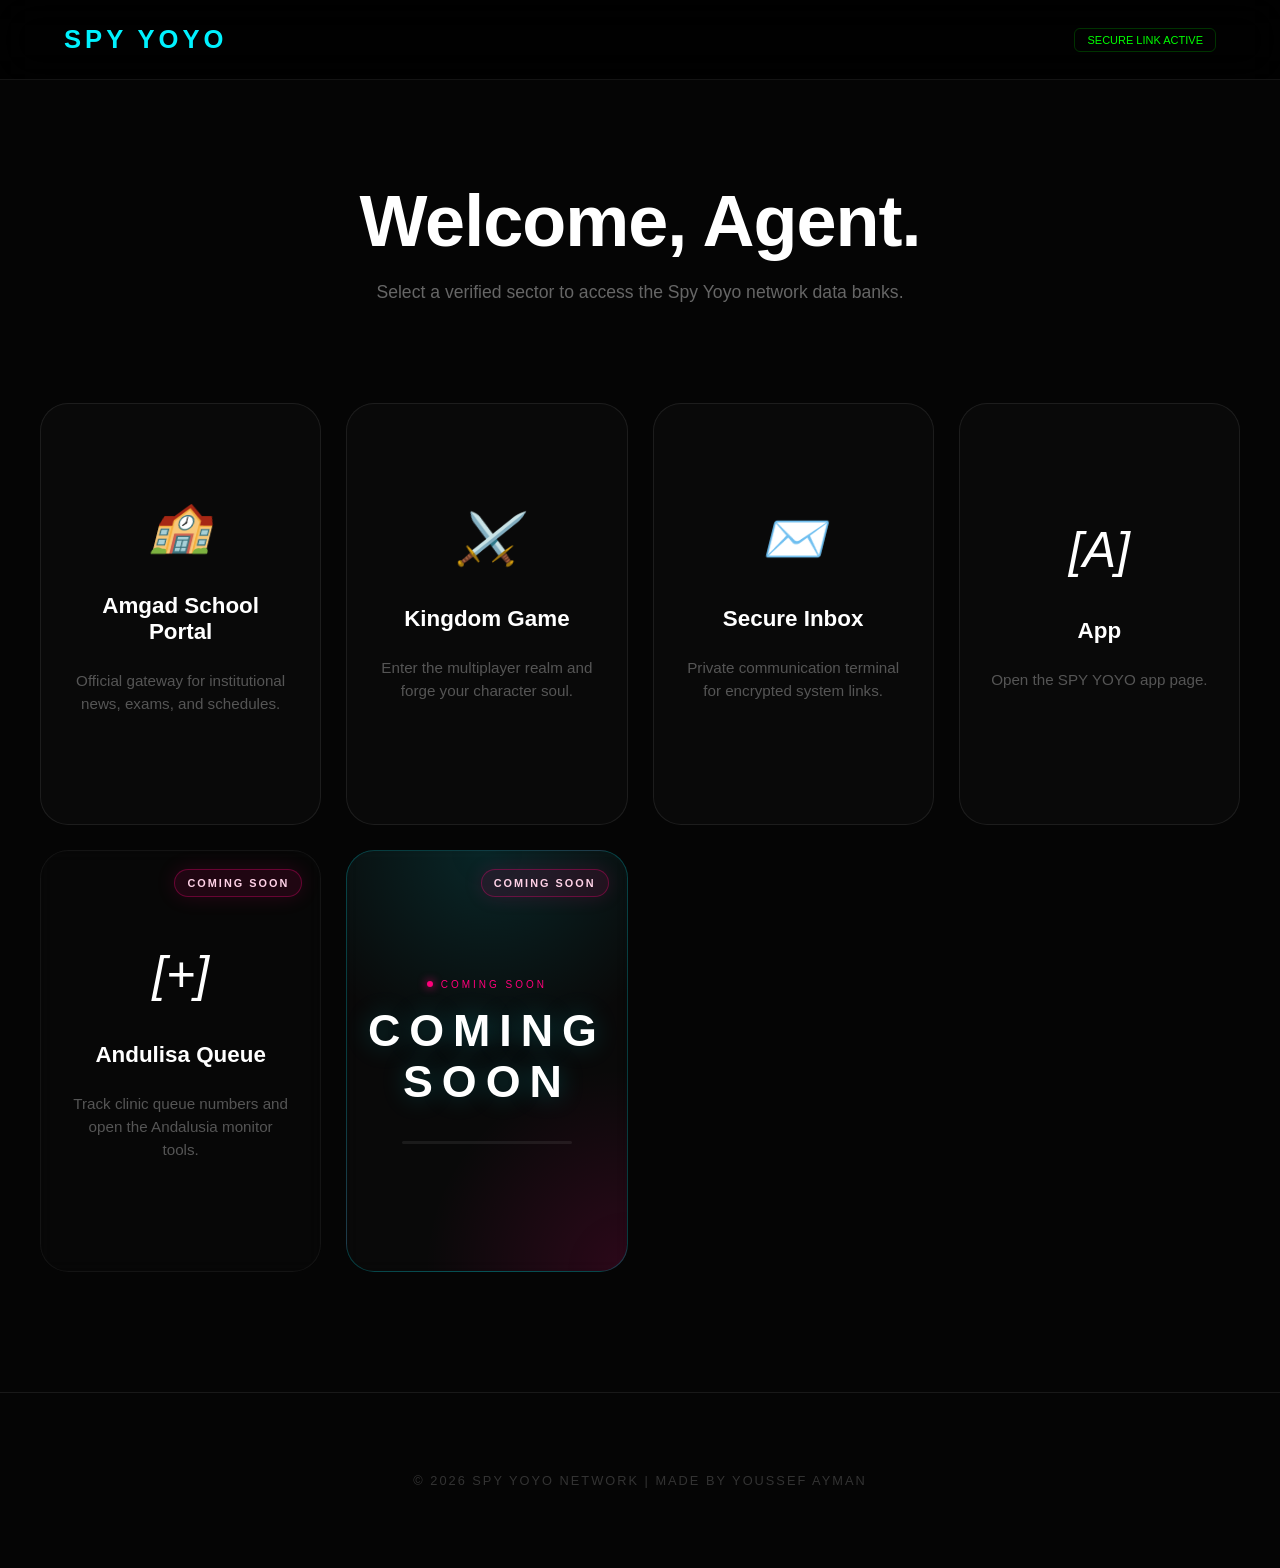
==== index.html @ 3094a2fb "Add files via upload" ====
<!DOCTYPE html>
<html lang="en">
<head>
    <meta charset="UTF-8">
    <meta name="viewport" content="width=device-width, initial-scale=1.0">
    <title>SPY YOYO | CENTRAL HUB</title>
    <style>
        :root {
            --neon: #00f2ff;
            --pink: #ff007b;
            --dark: #050505;
            --glass: rgba(255, 255, 255, 0.02);
            --border: rgba(255, 255, 255, 0.08);
        }

        body {
            background-color: var(--dark);
            background-image: 
                radial-gradient(circle at 10% 20%, rgba(0, 242, 255, 0.03) 0%, transparent 40%),
                radial-gradient(circle at 90% 80%, rgba(255, 0, 123, 0.03) 0%, transparent 40%),
                #050505;
            color: white;
            font-family: 'Inter', -apple-system, sans-serif;
            margin: 0;
            padding: 0;
            min-height: 100vh;
            overflow-x: hidden;
        }

        /* Navigation */
        nav {
            position: fixed;
            top: 0;
            width: 100%;
            height: 80px;
            background: rgba(0, 0, 0, 0.8);
            backdrop-filter: blur(20px);
            border-bottom: 1px solid var(--border);
            display: flex;
            align-items: center;
            justify-content: space-between;
            padding: 0 5%;
            z-index: 1000;
            box-sizing: border-box;
        }

        .logo {
            font-size: 1.6rem;
            font-weight: 900;
            color: var(--neon);
            letter-spacing: 4px;
            text-transform: uppercase;
        }

        /* Hero */
        .hero {
            padding: 180px 20px 80px;
            text-align: center;
        }

        .hero h1 {
            font-size: clamp(2.5rem, 8vw, 4.5rem);
            margin: 0;
            font-weight: 800;
            letter-spacing: -1px;
        }

        .hero p {
            color: #666;
            font-size: 1.1rem;
            max-width: 600px;
            margin: 20px auto;
        }

        /* Grid */
        .grid {
            max-width: 1200px;
            margin: 0 auto 120px;
            display: grid;
            grid-template-columns: repeat(auto-fit, minmax(280px, 1fr));
            gap: 25px;
            padding: 0 20px;
        }

        .card {
            background: var(--glass);
            border: 1px solid var(--border);
            border-radius: 28px;
            padding: 60px 30px;
            position: relative;
            overflow: hidden;
            text-align: center;
            text-decoration: none;
            color: white;
            transition: all 0.5s cubic-bezier(0.2, 1, 0.3, 1);
            display: flex;
            flex-direction: column;
            align-items: center;
            justify-content: center;
            min-height: 300px;
        }

        .card:not(.locked):hover {
            transform: translateY(-10px);
            border-color: var(--neon);
            background: rgba(0, 242, 255, 0.04);
            box-shadow: 0 25px 50px rgba(0,0,0,0.4);
        }

        .card i { font-size: 50px; margin-bottom: 20px; }
        .card h2 { font-size: 1.4rem; margin-bottom: 10px; }
        .card p { font-size: 0.95rem; color: #555; line-height: 1.5; }

        /* --- PROFESSIONAL COMING SOON ONLY --- */
        .locked {
            background: rgba(255, 255, 255, 0.01);
            border: 1px solid rgba(255, 255, 255, 0.05);
            cursor: not-allowed;
            backdrop-filter: blur(8px);
            pointer-events: none;
        }

        .corner-badge {
            position: absolute;
            top: 18px;
            right: 18px;
            padding: 7px 12px;
            border-radius: 999px;
            border: 1px solid rgba(255, 0, 123, 0.32);
            background: rgba(255, 0, 123, 0.1);
            color: #ffd2e7;
            font-size: 0.68rem;
            font-weight: 800;
            letter-spacing: 2px;
            text-transform: uppercase;
            box-shadow: 0 0 20px rgba(255, 0, 123, 0.14);
        }

        .coming-only {
            border-color: rgba(0, 242, 255, 0.22);
            background:
                radial-gradient(circle at top, rgba(0, 242, 255, 0.12), transparent 45%),
                radial-gradient(circle at bottom right, rgba(255, 0, 123, 0.14), transparent 40%),
                rgba(255, 255, 255, 0.02);
        }

        .coming-only .cs-title {
            font-size: clamp(2rem, 5vw, 2.8rem);
            letter-spacing: 0.2em;
            text-transform: uppercase;
            text-shadow: 0 0 25px rgba(0, 242, 255, 0.25);
        }

        .coming-only .loading-line {
            width: 170px;
            height: 3px;
            margin-top: 24px;
            background: rgba(255, 255, 255, 0.07);
        }

        .status-tag {
            font-size: 10px;
            text-transform: uppercase;
            letter-spacing: 3px;
            color: var(--pink);
            display: flex;
            align-items: center;
            gap: 8px;
            margin-bottom: 15px;
        }

        .pulse-dot {
            width: 6px;
            height: 6px;
            background: var(--pink);
            border-radius: 50%;
            box-shadow: 0 0 10px var(--pink);
            animation: pulse 2s infinite;
        }

        @keyframes pulse {
            0% { opacity: 1; } 50% { opacity: 0.3; } 100% { opacity: 1; }
        }

        .cs-title {
            font-size: 1.8rem;
            font-weight: 800;
            letter-spacing: -0.5px;
            color: #fff;
            margin: 0;
        }

        .loading-line {
            width: 140px;
            height: 2px;
            background: rgba(255, 255, 255, 0.05);
            margin-top: 30px;
            position: relative;
            overflow: hidden;
            border-radius: 2px;
        }

        .loading-line::after {
            content: "";
            position: absolute;
            left: -100%;
            width: 100%;
            height: 100%;
            background: linear-gradient(90deg, transparent, var(--pink), transparent);
            animation: slide 3s infinite linear;
        }

        @keyframes slide {
            0% { left: -100%; } 100% { left: 100%; }
        }

        footer {
            padding: 80px 20px;
            text-align: center;
            border-top: 1px solid var(--border);
            color: #333;
            font-size: 0.8rem;
            letter-spacing: 2px;
            text-transform: uppercase;
        }
    </style>
</head>
<body>

    <nav>
        <div class="logo">SPY YOYO</div>
        <div style="font-size: 11px; color: #0f0; border: 1px solid rgba(0,255,0,0.2); padding: 5px 12px; border-radius: 6px;">
            SECURE LINK ACTIVE
        </div>
    </nav>

    <div class="hero">
        <h1>Welcome, Agent.</h1>
        <p>Select a verified sector to access the Spy Yoyo network data banks.</p>
    </div>

    <div class="grid">
        <a href="/school" class="card">
            <i>🏫</i>
            <h2>Amgad School Portal</h2>
            <p>Official gateway for institutional news, exams, and schedules.</p>
        </a>

        <a href="/kingdom" class="card">
            <i>⚔️</i>
            <h2>Kingdom Game</h2>
            <p>Enter the multiplayer realm and forge your character soul.</p>
        </a>

        <a href="/emails" class="card">
            <i>✉️</i>
            <h2>Secure Inbox</h2>
            <p>Private communication terminal for encrypted system links.</p>
        </a>

        <a href="https://app.spyyoyo.xyz" class="card">
            <i>[A]</i>
            <h2>App</h2>
            <p>Open the SPY YOYO app page.</p>
        </a>

        <a href="#" class="card locked" aria-disabled="true" tabindex="-1">
            <span class="corner-badge">Coming Soon</span>
            <i>[+]</i>
            <h2>Andulisa Queue</h2>
            <p>Track clinic queue numbers and open the Andalusia monitor tools.</p>
        </a>

        <div class="card locked coming-only" aria-hidden="true">
            <span class="corner-badge">Coming Soon</span>
            <div class="status-tag">
                <span class="pulse-dot"></span>
                Coming Soon
            </div>
            <h2 class="cs-title">Coming Soon</h2>
            <div class="loading-line"></div>
        </div>
    </div>

    <footer>
        &copy; 2026 SPY YOYO NETWORK | MADE BY YOUSSEF AYMAN
    </footer>

</body>
</html>
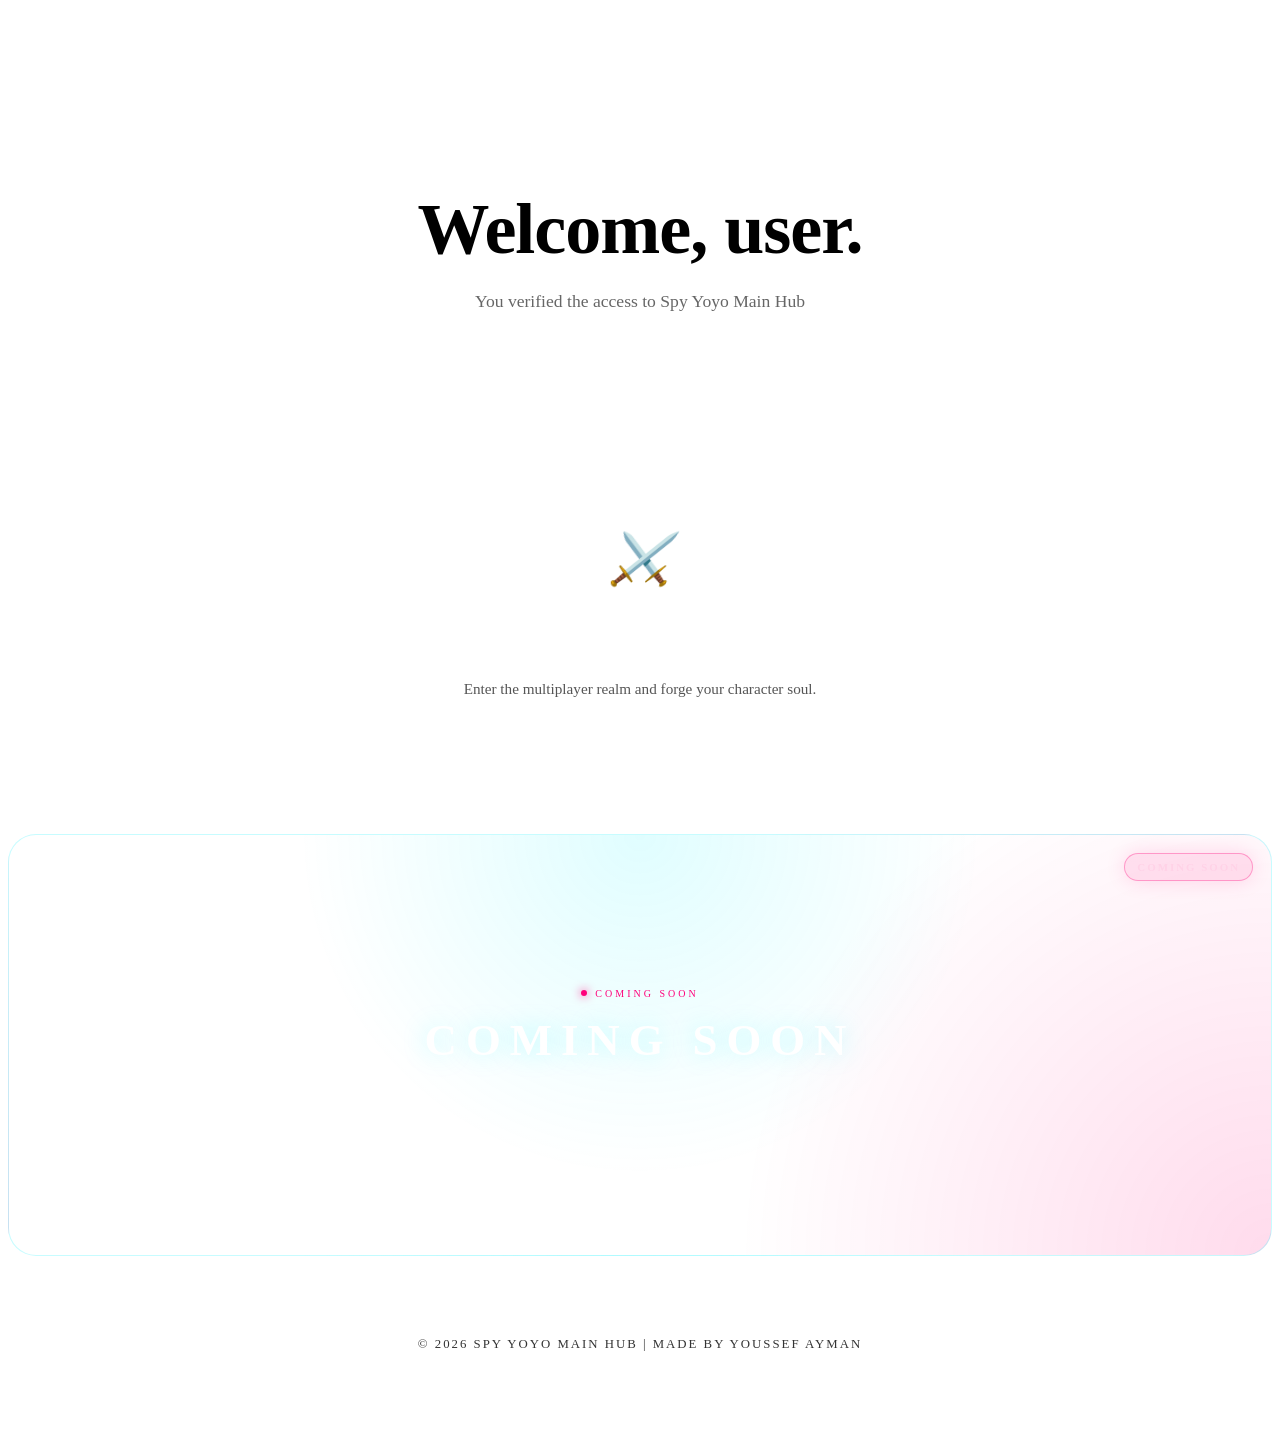
==== commit bccacfb2: "Update index.html" ====
--- a/index.html
+++ b/index.html
@@ -3,7 +3,7 @@
 <head>
     <meta charset="UTF-8">
     <meta name="viewport" content="width=device-width, initial-scale=1.0">
-    <title>SPY YOYO | CENTRAL HUB</title>
+    <title>SPY YOYO | Main Hub</title>
     <style>
         :root {
             --neon: #00f2ff;
@@ -12,7 +12,7 @@
             --glass: rgba(255, 255, 255, 0.02);
             --border: rgba(255, 255, 255, 0.08);
         }
-
+<link rel="icon" type="image/x-icon" href="favicon.ico">
         body {
             background-color: var(--dark);
             background-image: 
@@ -82,18 +82,18 @@
             padding: 0 20px;
         }
 
-        .card {
-            background: var(--glass);
-            border: 1px solid var(--border);
-            border-radius: 28px;
-            padding: 60px 30px;
-            position: relative;
-            overflow: hidden;
-            text-align: center;
-            text-decoration: none;
-            color: white;
-            transition: all 0.5s cubic-bezier(0.2, 1, 0.3, 1);
-            display: flex;
+        .card {
+            background: var(--glass);
+            border: 1px solid var(--border);
+            border-radius: 28px;
+            padding: 60px 30px;
+            position: relative;
+            overflow: hidden;
+            text-align: center;
+            text-decoration: none;
+            color: white;
+            transition: all 0.5s cubic-bezier(0.2, 1, 0.3, 1);
+            display: flex;
             flex-direction: column;
             align-items: center;
             justify-content: center;
@@ -112,51 +112,51 @@
         .card p { font-size: 0.95rem; color: #555; line-height: 1.5; }
 
         /* --- PROFESSIONAL COMING SOON ONLY --- */
-        .locked {
-            background: rgba(255, 255, 255, 0.01);
-            border: 1px solid rgba(255, 255, 255, 0.05);
-            cursor: not-allowed;
-            backdrop-filter: blur(8px);
-            pointer-events: none;
-        }
-
-        .corner-badge {
-            position: absolute;
-            top: 18px;
-            right: 18px;
-            padding: 7px 12px;
-            border-radius: 999px;
-            border: 1px solid rgba(255, 0, 123, 0.32);
-            background: rgba(255, 0, 123, 0.1);
-            color: #ffd2e7;
-            font-size: 0.68rem;
-            font-weight: 800;
-            letter-spacing: 2px;
-            text-transform: uppercase;
-            box-shadow: 0 0 20px rgba(255, 0, 123, 0.14);
-        }
-
-        .coming-only {
-            border-color: rgba(0, 242, 255, 0.22);
-            background:
-                radial-gradient(circle at top, rgba(0, 242, 255, 0.12), transparent 45%),
-                radial-gradient(circle at bottom right, rgba(255, 0, 123, 0.14), transparent 40%),
-                rgba(255, 255, 255, 0.02);
-        }
-
-        .coming-only .cs-title {
-            font-size: clamp(2rem, 5vw, 2.8rem);
-            letter-spacing: 0.2em;
-            text-transform: uppercase;
-            text-shadow: 0 0 25px rgba(0, 242, 255, 0.25);
-        }
-
-        .coming-only .loading-line {
-            width: 170px;
-            height: 3px;
-            margin-top: 24px;
-            background: rgba(255, 255, 255, 0.07);
-        }
+        .locked {
+            background: rgba(255, 255, 255, 0.01);
+            border: 1px solid rgba(255, 255, 255, 0.05);
+            cursor: not-allowed;
+            backdrop-filter: blur(8px);
+            pointer-events: none;
+        }
+
+        .corner-badge {
+            position: absolute;
+            top: 18px;
+            right: 18px;
+            padding: 7px 12px;
+            border-radius: 999px;
+            border: 1px solid rgba(255, 0, 123, 0.32);
+            background: rgba(255, 0, 123, 0.1);
+            color: #ffd2e7;
+            font-size: 0.68rem;
+            font-weight: 800;
+            letter-spacing: 2px;
+            text-transform: uppercase;
+            box-shadow: 0 0 20px rgba(255, 0, 123, 0.14);
+        }
+
+        .coming-only {
+            border-color: rgba(0, 242, 255, 0.22);
+            background:
+                radial-gradient(circle at top, rgba(0, 242, 255, 0.12), transparent 45%),
+                radial-gradient(circle at bottom right, rgba(255, 0, 123, 0.14), transparent 40%),
+                rgba(255, 255, 255, 0.02);
+        }
+
+        .coming-only .cs-title {
+            font-size: clamp(2rem, 5vw, 2.8rem);
+            letter-spacing: 0.2em;
+            text-transform: uppercase;
+            text-shadow: 0 0 25px rgba(0, 242, 255, 0.25);
+        }
+
+        .coming-only .loading-line {
+            width: 170px;
+            height: 3px;
+            margin-top: 24px;
+            background: rgba(255, 255, 255, 0.07);
+        }
 
         .status-tag {
             font-size: 10px;
@@ -227,63 +227,33 @@
 </head>
 <body>
 
-    <nav>
-        <div class="logo">SPY YOYO</div>
-        <div style="font-size: 11px; color: #0f0; border: 1px solid rgba(0,255,0,0.2); padding: 5px 12px; border-radius: 6px;">
-            SECURE LINK ACTIVE
-        </div>
-    </nav>
 
     <div class="hero">
-        <h1>Welcome, Agent.</h1>
-        <p>Select a verified sector to access the Spy Yoyo network data banks.</p>
+        <h1>Welcome, user.</h1>
+        <p>You verified the access to Spy Yoyo Main Hub</p>
     </div>
 
-    <div class="grid">
-        <a href="/school" class="card">
-            <i>🏫</i>
-            <h2>Amgad School Portal</h2>
-            <p>Official gateway for institutional news, exams, and schedules.</p>
-        </a>
+  
 
         <a href="/kingdom" class="card">
             <i>⚔️</i>
             <h2>Kingdom Game</h2>
             <p>Enter the multiplayer realm and forge your character soul.</p>
-        </a>
-
-        <a href="/emails" class="card">
-            <i>✉️</i>
-            <h2>Secure Inbox</h2>
-            <p>Private communication terminal for encrypted system links.</p>
-        </a>
-
-        <a href="https://app.spyyoyo.xyz" class="card">
-            <i>[A]</i>
-            <h2>App</h2>
-            <p>Open the SPY YOYO app page.</p>
-        </a>
-
-        <a href="#" class="card locked" aria-disabled="true" tabindex="-1">
-            <span class="corner-badge">Coming Soon</span>
-            <i>[+]</i>
-            <h2>Andulisa Queue</h2>
-            <p>Track clinic queue numbers and open the Andalusia monitor tools.</p>
-        </a>
-
-        <div class="card locked coming-only" aria-hidden="true">
-            <span class="corner-badge">Coming Soon</span>
-            <div class="status-tag">
-                <span class="pulse-dot"></span>
-                Coming Soon
-            </div>
-            <h2 class="cs-title">Coming Soon</h2>
-            <div class="loading-line"></div>
-        </div>
-    </div>
+        </a>   
+
+        <div class="card locked coming-only" aria-hidden="true">
+            <span class="corner-badge">Coming Soon</span>
+            <div class="status-tag">
+                <span class="pulse-dot"></span>
+                Coming Soon
+            </div>
+            <h2 class="cs-title">Coming Soon</h2>
+            <div class="loading-line"></div>
+        </div>
+    </div>
 
     <footer>
-        &copy; 2026 SPY YOYO NETWORK | MADE BY YOUSSEF AYMAN
+        &copy; 2026 SPY YOYO Main Hub | MADE BY YOUSSEF AYMAN
     </footer>
 
 </body>
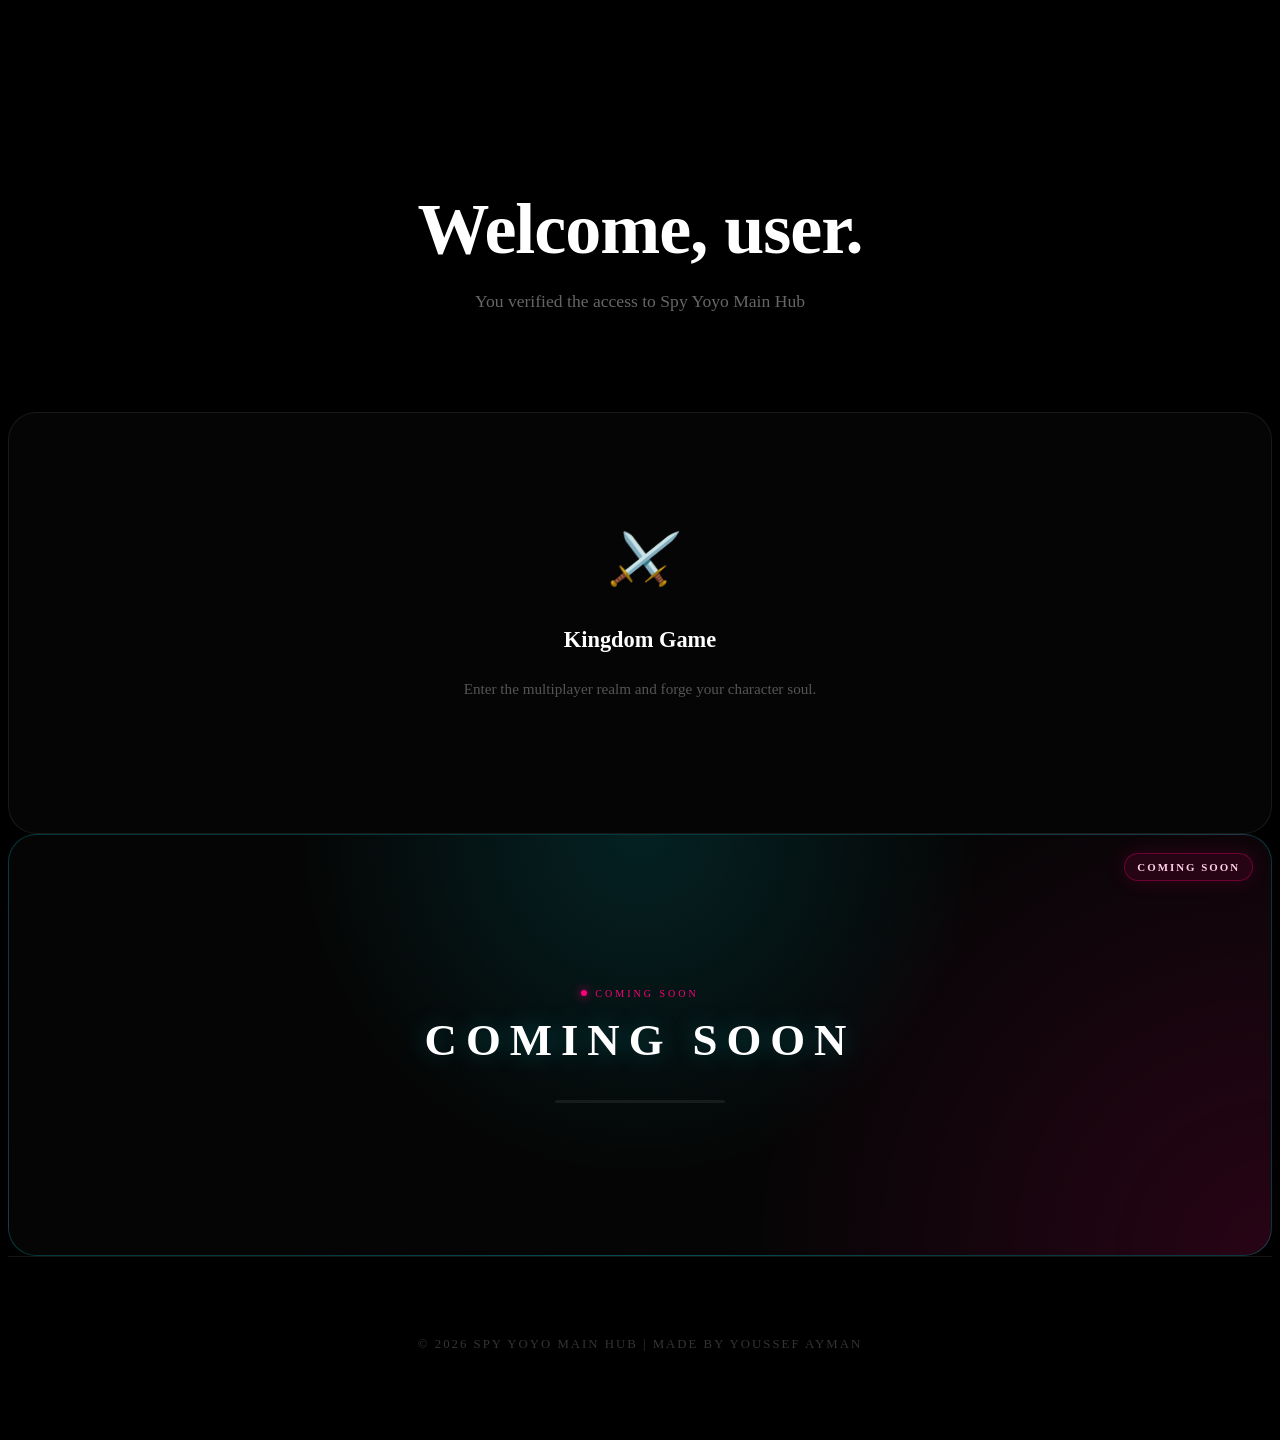
==== commit afbce589: "Update index.html" ====
--- a/index.html
+++ b/index.html
@@ -1,6 +1,12 @@
 <!DOCTYPE html>
 <html lang="en">
 <head>
+      <style>
+    body {
+      background-color: black;
+      color: white; /* Optional: Makes text readable on black */
+    }
+  </style>
     <meta charset="UTF-8">
     <meta name="viewport" content="width=device-width, initial-scale=1.0">
     <title>SPY YOYO | Main Hub</title>
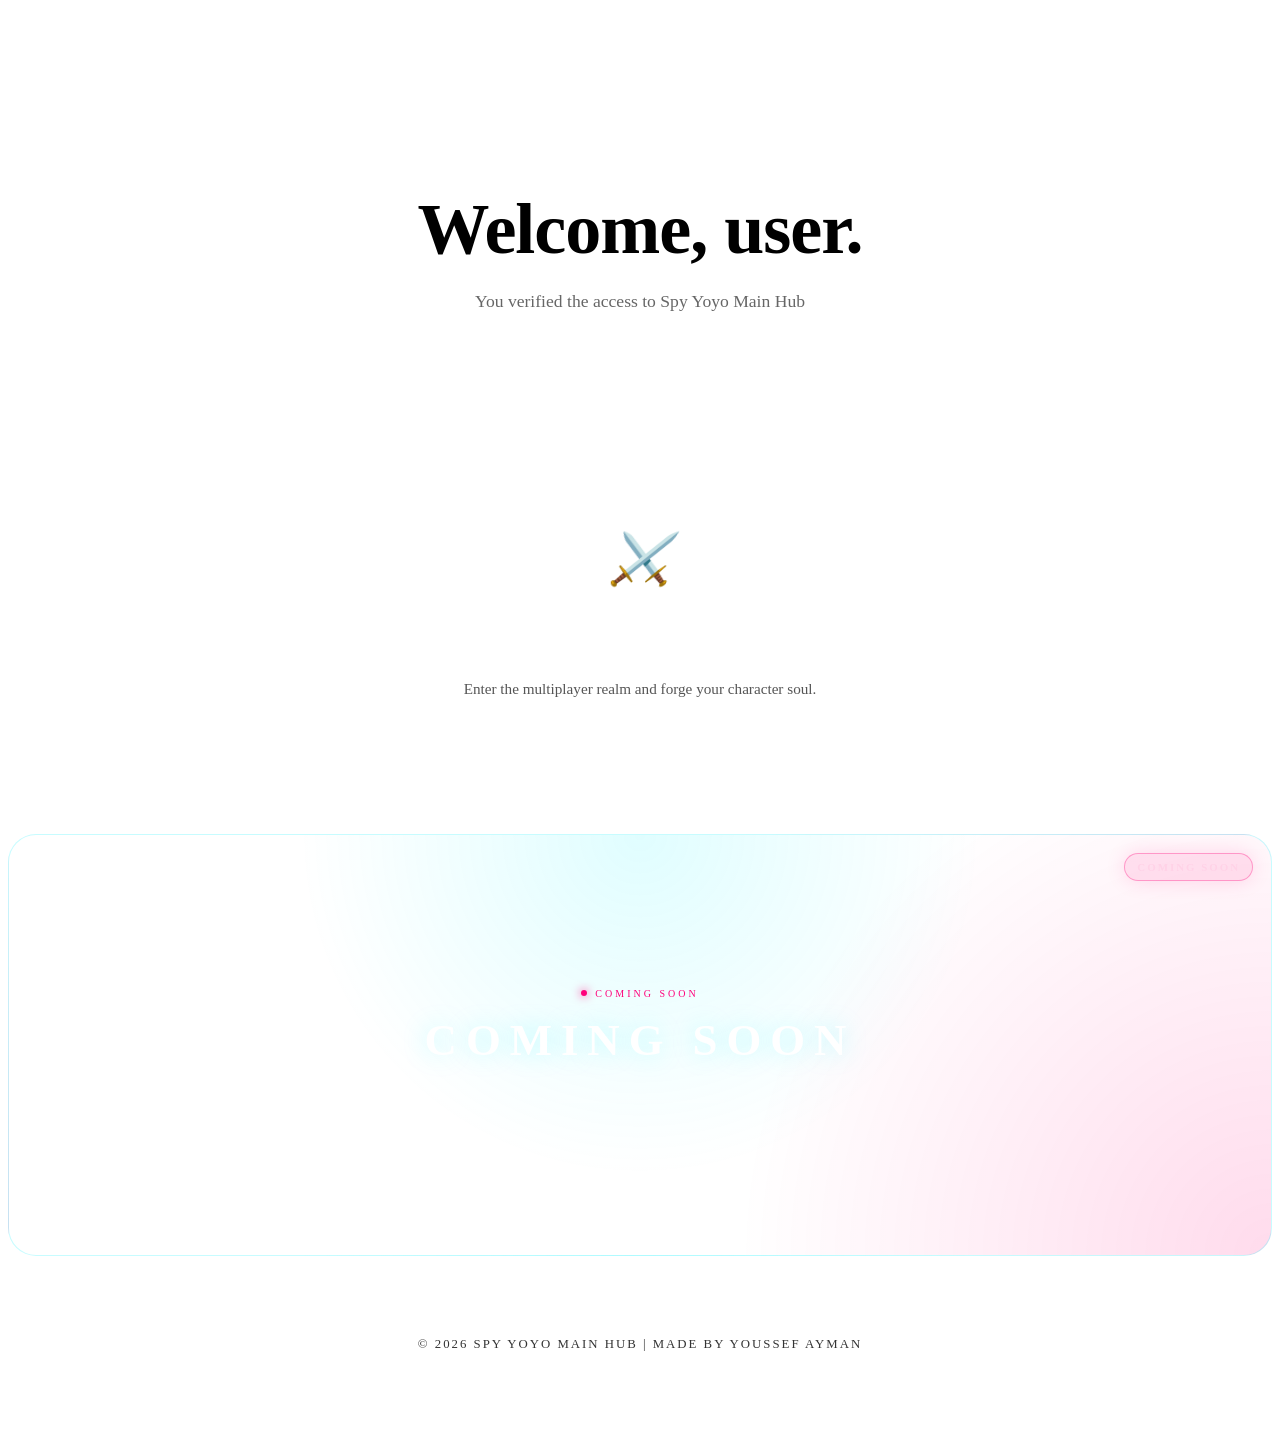
==== commit bd38d60b: "Update index.html" ====
--- a/index.html
+++ b/index.html
@@ -1,12 +1,7 @@
 <!DOCTYPE html>
 <html lang="en">
 <head>
-      <style>
-    body {
-      background-color: black;
-      color: white; /* Optional: Makes text readable on black */
-    }
-  </style>
+  
     <meta charset="UTF-8">
     <meta name="viewport" content="width=device-width, initial-scale=1.0">
     <title>SPY YOYO | Main Hub</title>
@@ -25,7 +20,7 @@
                 radial-gradient(circle at 10% 20%, rgba(0, 242, 255, 0.03) 0%, transparent 40%),
                 radial-gradient(circle at 90% 80%, rgba(255, 0, 123, 0.03) 0%, transparent 40%),
                 #050505;
-            color: white;
+            color: black;
             font-family: 'Inter', -apple-system, sans-serif;
             margin: 0;
             padding: 0;
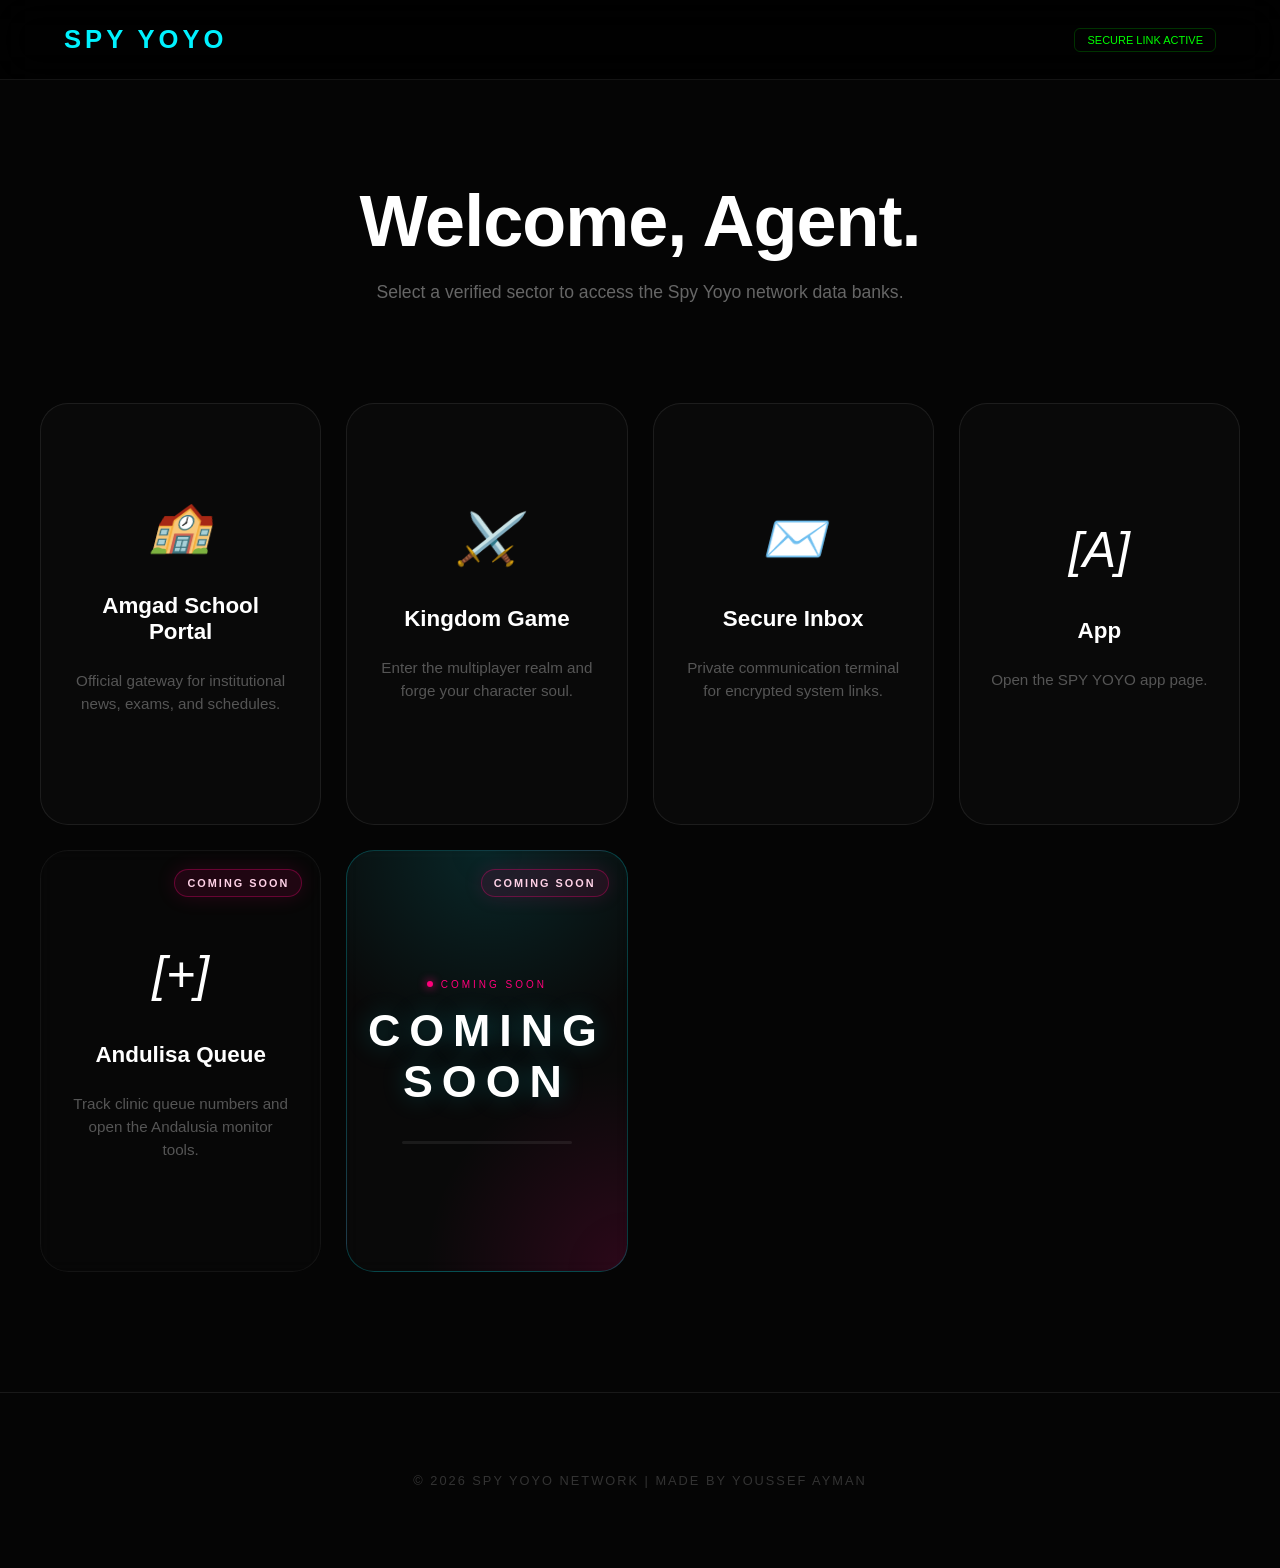
==== commit b4044ffa: "ss" ====
--- a/index.html
+++ b/index.html
@@ -1,10 +1,9 @@
 <!DOCTYPE html>
 <html lang="en">
 <head>
-  
     <meta charset="UTF-8">
     <meta name="viewport" content="width=device-width, initial-scale=1.0">
-    <title>SPY YOYO | Main Hub</title>
+    <title>SPY YOYO | CENTRAL HUB</title>
     <style>
         :root {
             --neon: #00f2ff;
@@ -13,14 +12,14 @@
             --glass: rgba(255, 255, 255, 0.02);
             --border: rgba(255, 255, 255, 0.08);
         }
-<link rel="icon" type="image/x-icon" href="favicon.ico">
+
         body {
             background-color: var(--dark);
             background-image: 
                 radial-gradient(circle at 10% 20%, rgba(0, 242, 255, 0.03) 0%, transparent 40%),
                 radial-gradient(circle at 90% 80%, rgba(255, 0, 123, 0.03) 0%, transparent 40%),
                 #050505;
-            color: black;
+            color: white;
             font-family: 'Inter', -apple-system, sans-serif;
             margin: 0;
             padding: 0;
@@ -83,18 +82,18 @@
             padding: 0 20px;
         }
 
-        .card {
-            background: var(--glass);
-            border: 1px solid var(--border);
-            border-radius: 28px;
-            padding: 60px 30px;
-            position: relative;
-            overflow: hidden;
-            text-align: center;
-            text-decoration: none;
-            color: white;
-            transition: all 0.5s cubic-bezier(0.2, 1, 0.3, 1);
-            display: flex;
+        .card {
+            background: var(--glass);
+            border: 1px solid var(--border);
+            border-radius: 28px;
+            padding: 60px 30px;
+            position: relative;
+            overflow: hidden;
+            text-align: center;
+            text-decoration: none;
+            color: white;
+            transition: all 0.5s cubic-bezier(0.2, 1, 0.3, 1);
+            display: flex;
             flex-direction: column;
             align-items: center;
             justify-content: center;
@@ -113,51 +112,51 @@
         .card p { font-size: 0.95rem; color: #555; line-height: 1.5; }
 
         /* --- PROFESSIONAL COMING SOON ONLY --- */
-        .locked {
-            background: rgba(255, 255, 255, 0.01);
-            border: 1px solid rgba(255, 255, 255, 0.05);
-            cursor: not-allowed;
-            backdrop-filter: blur(8px);
-            pointer-events: none;
-        }
-
-        .corner-badge {
-            position: absolute;
-            top: 18px;
-            right: 18px;
-            padding: 7px 12px;
-            border-radius: 999px;
-            border: 1px solid rgba(255, 0, 123, 0.32);
-            background: rgba(255, 0, 123, 0.1);
-            color: #ffd2e7;
-            font-size: 0.68rem;
-            font-weight: 800;
-            letter-spacing: 2px;
-            text-transform: uppercase;
-            box-shadow: 0 0 20px rgba(255, 0, 123, 0.14);
-        }
-
-        .coming-only {
-            border-color: rgba(0, 242, 255, 0.22);
-            background:
-                radial-gradient(circle at top, rgba(0, 242, 255, 0.12), transparent 45%),
-                radial-gradient(circle at bottom right, rgba(255, 0, 123, 0.14), transparent 40%),
-                rgba(255, 255, 255, 0.02);
-        }
-
-        .coming-only .cs-title {
-            font-size: clamp(2rem, 5vw, 2.8rem);
-            letter-spacing: 0.2em;
-            text-transform: uppercase;
-            text-shadow: 0 0 25px rgba(0, 242, 255, 0.25);
-        }
-
-        .coming-only .loading-line {
-            width: 170px;
-            height: 3px;
-            margin-top: 24px;
-            background: rgba(255, 255, 255, 0.07);
-        }
+        .locked {
+            background: rgba(255, 255, 255, 0.01);
+            border: 1px solid rgba(255, 255, 255, 0.05);
+            cursor: not-allowed;
+            backdrop-filter: blur(8px);
+            pointer-events: none;
+        }
+
+        .corner-badge {
+            position: absolute;
+            top: 18px;
+            right: 18px;
+            padding: 7px 12px;
+            border-radius: 999px;
+            border: 1px solid rgba(255, 0, 123, 0.32);
+            background: rgba(255, 0, 123, 0.1);
+            color: #ffd2e7;
+            font-size: 0.68rem;
+            font-weight: 800;
+            letter-spacing: 2px;
+            text-transform: uppercase;
+            box-shadow: 0 0 20px rgba(255, 0, 123, 0.14);
+        }
+
+        .coming-only {
+            border-color: rgba(0, 242, 255, 0.22);
+            background:
+                radial-gradient(circle at top, rgba(0, 242, 255, 0.12), transparent 45%),
+                radial-gradient(circle at bottom right, rgba(255, 0, 123, 0.14), transparent 40%),
+                rgba(255, 255, 255, 0.02);
+        }
+
+        .coming-only .cs-title {
+            font-size: clamp(2rem, 5vw, 2.8rem);
+            letter-spacing: 0.2em;
+            text-transform: uppercase;
+            text-shadow: 0 0 25px rgba(0, 242, 255, 0.25);
+        }
+
+        .coming-only .loading-line {
+            width: 170px;
+            height: 3px;
+            margin-top: 24px;
+            background: rgba(255, 255, 255, 0.07);
+        }
 
         .status-tag {
             font-size: 10px;
@@ -228,33 +227,63 @@
 </head>
 <body>
 
+    <nav>
+        <div class="logo">SPY YOYO</div>
+        <div style="font-size: 11px; color: #0f0; border: 1px solid rgba(0,255,0,0.2); padding: 5px 12px; border-radius: 6px;">
+            SECURE LINK ACTIVE
+        </div>
+    </nav>
 
     <div class="hero">
-        <h1>Welcome, user.</h1>
-        <p>You verified the access to Spy Yoyo Main Hub</p>
+        <h1>Welcome, Agent.</h1>
+        <p>Select a verified sector to access the Spy Yoyo network data banks.</p>
     </div>
 
-  
+    <div class="grid">
+        <a href="/school" class="card">
+            <i>🏫</i>
+            <h2>Amgad School Portal</h2>
+            <p>Official gateway for institutional news, exams, and schedules.</p>
+        </a>
 
         <a href="/kingdom" class="card">
             <i>⚔️</i>
             <h2>Kingdom Game</h2>
             <p>Enter the multiplayer realm and forge your character soul.</p>
-        </a>   
-
-        <div class="card locked coming-only" aria-hidden="true">
-            <span class="corner-badge">Coming Soon</span>
-            <div class="status-tag">
-                <span class="pulse-dot"></span>
-                Coming Soon
-            </div>
-            <h2 class="cs-title">Coming Soon</h2>
-            <div class="loading-line"></div>
-        </div>
-    </div>
+        </a>
+
+        <a href="/emails" class="card">
+            <i>✉️</i>
+            <h2>Secure Inbox</h2>
+            <p>Private communication terminal for encrypted system links.</p>
+        </a>
+
+        <a href="https://app.spyyoyo.xyz" class="card">
+            <i>[A]</i>
+            <h2>App</h2>
+            <p>Open the SPY YOYO app page.</p>
+        </a>
+
+        <a href="#" class="card locked" aria-disabled="true" tabindex="-1">
+            <span class="corner-badge">Coming Soon</span>
+            <i>[+]</i>
+            <h2>Andulisa Queue</h2>
+            <p>Track clinic queue numbers and open the Andalusia monitor tools.</p>
+        </a>
+
+        <div class="card locked coming-only" aria-hidden="true">
+            <span class="corner-badge">Coming Soon</span>
+            <div class="status-tag">
+                <span class="pulse-dot"></span>
+                Coming Soon
+            </div>
+            <h2 class="cs-title">Coming Soon</h2>
+            <div class="loading-line"></div>
+        </div>
+    </div>
 
     <footer>
-        &copy; 2026 SPY YOYO Main Hub | MADE BY YOUSSEF AYMAN
+        &copy; 2026 SPY YOYO NETWORK | MADE BY YOUSSEF AYMAN
     </footer>
 
 </body>
